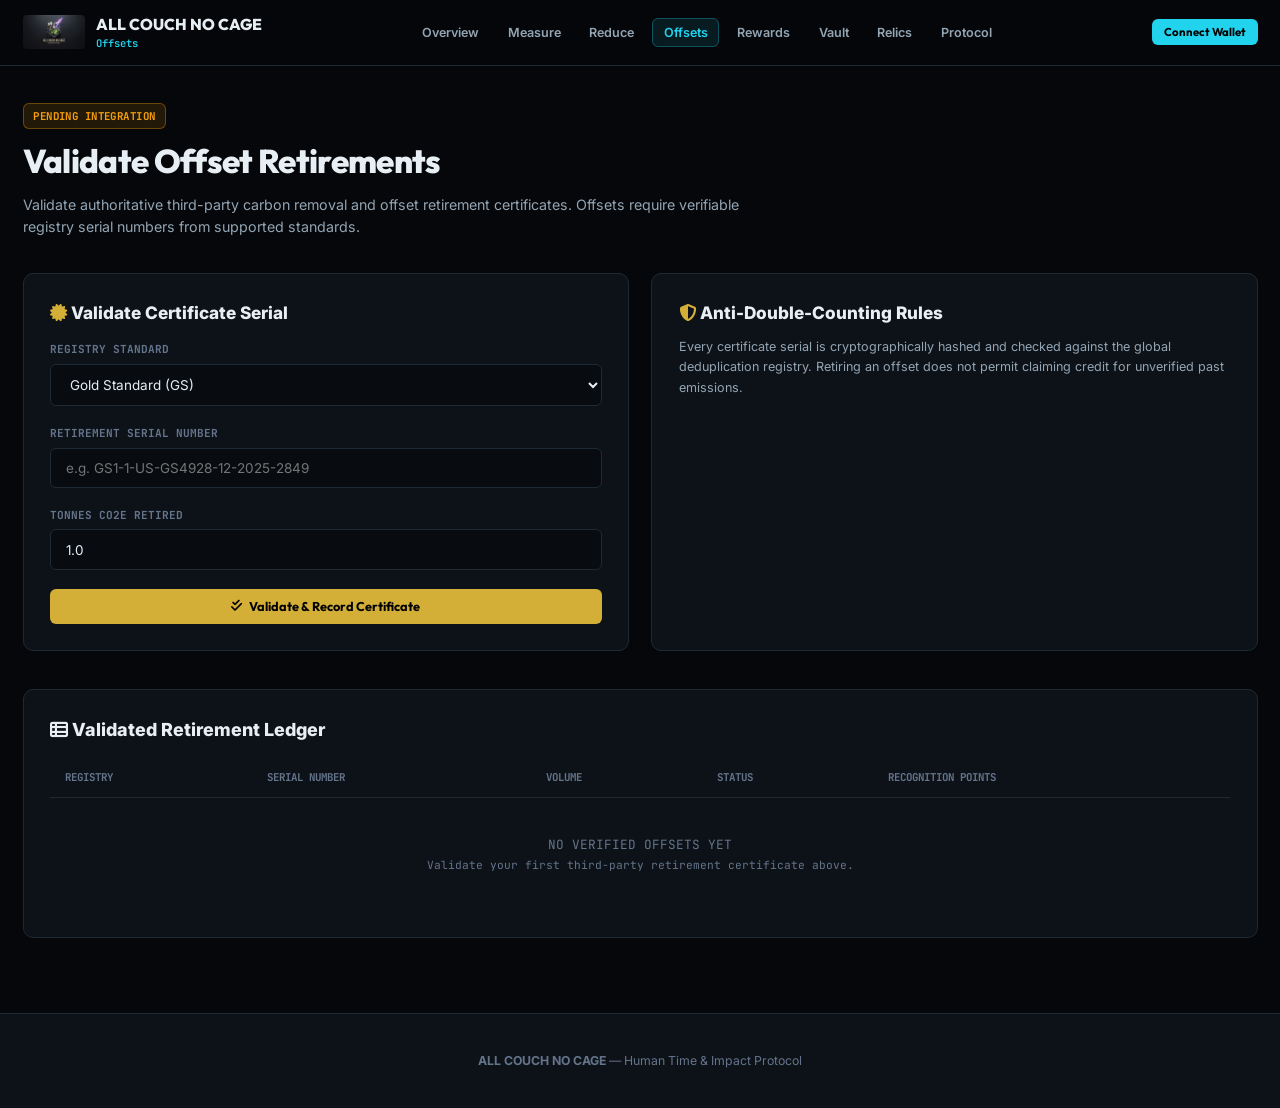
==== apps/web/offsets.html @ 9e86b2d1 "chore: establish evidence-first human time and impact foundation" ====
<!DOCTYPE html>
<html lang="en">
<head>
  <meta charset="UTF-8" />
  <meta name="viewport" content="width=device-width, initial-scale=1.0" />
  <title>Offsets — ALL COUCH NO CAGE</title>
  <meta name="description" content="Validate third-party registry retirement certificates." />
  
  <link rel="preconnect" href="https://fonts.googleapis.com" />
  <link rel="preconnect" href="https://fonts.gstatic.com" crossorigin />
  <link href="https://fonts.googleapis.com/css2?family=Outfit:wght@600;700;800;900&family=Inter:wght@400;500;600;700&family=JetBrains+Mono:wght@400;500;700&display=swap" rel="stylesheet" />
  <link rel="stylesheet" href="https://cdnjs.cloudflare.com/ajax/libs/font-awesome/6.4.0/css/all.min.css" />
  <link rel="stylesheet" href="assets/css/app.css" />
</head>
<body data-page="offsets">

  <div class="ambient-glow glow-gold"></div>

  <header class="header-nav">
    <div class="nav-inner">
      <a href="index.html" class="brand-link">
        <img src="assets/images/official_logo.png" alt="Logo" class="brand-logo" />
        <div>
          <span class="brand-title">ALL COUCH NO CAGE</span>
          <span class="brand-subtitle">Offsets</span>
        </div>
      </a>

      <ul class="nav-menu">
        <li><a href="index.html">Overview</a></li>
        <li><a href="measure.html">Measure</a></li>
        <li><a href="reduce.html">Reduce</a></li>
        <li><a href="offsets.html" class="active">Offsets</a></li>
        <li><a href="rewards.html">Rewards</a></li>
        <li><a href="vault.html">Vault</a></li>
        <li><a href="relics.html">Relics</a></li>
        <li><a href="protocol.html">Protocol</a></li>
      </ul>

      <div>
        <button class="btn btn-primary btn-sm" id="globalWalletBtn">Connect Wallet</button>
      </div>
    </div>
  </header>

  <main class="main-content">
    <div class="page-intro">
      <div style="margin-bottom: 0.5rem;"><span class="badge badge-pending">PENDING INTEGRATION</span></div>
      <h1 class="page-heading">Validate Offset Retirements</h1>
      <p class="page-subtext">
        Validate authoritative third-party carbon removal and offset retirement certificates. Offsets require verifiable registry serial numbers from supported standards.
      </p>
    </div>

    <!-- Offset Form -->
    <div class="grid-2" style="margin-bottom: 2.5rem;">
      <div class="panel">
        <h3 style="font-size: 1.15rem; font-weight: 800; margin-bottom: 1rem;">
          <i class="fa-solid fa-certificate" style="color: var(--status-verified);"></i> Validate Certificate Serial
        </h3>

        <div class="form-group">
          <label class="form-label">Registry Standard</label>
          <select id="offsetRegistrySelect" class="form-control">
            <option value="Gold Standard" selected>Gold Standard (GS)</option>
            <option value="Verra VCS">Verra Verified Carbon Standard (VCS)</option>
            <option value="Puro.earth">Puro.earth (CORC Removal)</option>
            <option value="Climate Action Reserve">Climate Action Reserve (CAR)</option>
            <option value="American Carbon Registry">American Carbon Registry (ACR)</option>
          </select>
        </div>

        <div class="form-group">
          <label class="form-label">Retirement Serial Number</label>
          <input type="text" id="offsetSerialInput" class="form-control" placeholder="e.g. GS1-1-US-GS4928-12-2025-2849" />
        </div>

        <div class="form-group">
          <label class="form-label">Tonnes CO2e Retired</label>
          <input type="number" id="offsetTonnesInput" class="form-control" value="1.0" min="0.1" step="any" />
        </div>

        <button class="btn btn-gold" id="offsetAddBtn" style="width: 100%;">
          <i class="fa-solid fa-check-double"></i> Validate & Record Certificate
        </button>
      </div>

      <div class="panel">
        <h3 style="font-size: 1.15rem; font-weight: 800; margin-bottom: 0.75rem;">
          <i class="fa-solid fa-shield-halved" style="color: var(--status-verified);"></i> Anti-Double-Counting Rules
        </h3>
        <p style="font-size: 0.84rem; color: var(--text-secondary); line-height: 1.6;">
          Every certificate serial is cryptographically hashed and checked against the global deduplication registry. Retiring an offset does not permit claiming credit for unverified past emissions.
        </p>
      </div>
    </div>

    <!-- Offset Ledger Table -->
    <div class="panel">
      <h3 style="font-size: 1.2rem; font-weight: 800; margin-bottom: 1rem;">
        <i class="fa-solid fa-table-list"></i> Validated Retirement Ledger
      </h3>

      <div class="table-responsive">
        <table class="data-table">
          <thead>
            <tr>
              <th>Registry</th>
              <th>Serial Number</th>
              <th>Volume</th>
              <th>Status</th>
              <th>Recognition Points</th>
            </tr>
          </thead>
          <tbody id="offsetTableBody"></tbody>
        </table>
      </div>

      <div id="offsetEmptyNotice" style="text-align: center; padding: 2.5rem; color: var(--text-muted); font-family: var(--font-mono); font-size: 0.85rem;">
        NO VERIFIED OFFSETS YET<br />
        <span style="font-size: 0.75rem;">Validate your first third-party retirement certificate above.</span>
      </div>
    </div>
  </main>

  <footer class="footer">
    <div><strong>ALL COUCH NO CAGE</strong> — Human Time & Impact Protocol</div>
  </footer>

  <script src="assets/js/state.js"></script>
  <script src="assets/js/receipts.js"></script>
  <script src="assets/js/wallet.js"></script>
  <script src="assets/js/app.js"></script>
</body>
</html>
---- apps/web/assets/css/app.css ----
/* ==========================================================================
   ALL COUCH NO CAGE — CANONICAL DESIGN SYSTEM (V4.0)
   Base: #05070A near-black | Surface: #0D1218 graphite | Borders: #1D2A34
   Primary Text: #E7EEF4 cool white | Secondary Text: #93A4B3 steel gray
   Live: #22C55E emerald | Local: #22D3EE cyan | Testnet: #3B82F6 blue
   Demo: #8B5CF6 violet | Pending: #F59E0B amber | No Data: #64748B slate
   Rejected: #EF4444 red | Verified: #D4AF37 restrained gold
   ========================================================================== */

:root {
  --bg-base: #05070a;
  --bg-surface: #0d1218;
  --bg-surface-elevated: #131b24;
  --bg-input: #080c10;
  --border-subtle: #1d2a34;
  --border-focus: #22d3ee;

  --text-primary: #e7eef4;
  --text-secondary: #93a4b3;
  --text-muted: #64748b;

  --status-live: #22c55e;
  --status-local: #22d3ee;
  --status-testnet: #3b82f6;
  --status-demo: #8b5cf6;
  --status-pending: #f59e0b;
  --status-nodata: #64748b;
  --status-rejected: #ef4444;
  --status-verified: #d4af37;

  --font-sans: 'Inter', -apple-system, BlinkMacSystemFont, 'Segoe UI', Roboto, sans-serif;
  --font-display: 'Outfit', sans-serif;
  --font-mono: 'JetBrains Mono', monospace;

  --radius-sm: 6px;
  --radius-md: 10px;
  --radius-lg: 14px;
}

* { box-sizing: border-box; margin: 0; padding: 0; }
html { background-color: var(--bg-base); color: var(--text-primary); font-family: var(--font-sans); font-size: 15px; line-height: 1.5; scroll-behavior: smooth; }
body { min-height: 100vh; display: flex; flex-direction: column; background-color: var(--bg-base); }

/* Ambient lighting */
.ambient-glow { position: fixed; border-radius: 50%; filter: blur(140px); pointer-events: none; z-index: -1; opacity: 0.12; }
.glow-cyan { top: -10%; right: 10%; width: 45vw; height: 45vw; background: radial-gradient(circle, var(--status-local), transparent 70%); }
.glow-gold { bottom: -10%; left: 10%; width: 45vw; height: 45vw; background: radial-gradient(circle, var(--status-verified), transparent 70%); }

/* Institutional Card Panels */
.panel {
  background: var(--bg-surface);
  border: 1px solid var(--border-subtle);
  border-radius: var(--radius-md);
  padding: 1.75rem;
  transition: border-color 0.2s ease, transform 0.2s ease;
}
.panel:hover { border-color: rgba(255, 255, 255, 0.18); }
.panel-elevated { background: var(--bg-surface-elevated); }

/* Standardized Status Indicators */
.badge {
  display: inline-flex;
  align-items: center;
  gap: 0.4rem;
  padding: 0.25rem 0.65rem;
  font-family: var(--font-mono);
  font-size: 0.72rem;
  font-weight: 700;
  border-radius: var(--radius-sm);
  text-transform: uppercase;
  letter-spacing: 0.04em;
  white-space: nowrap;
}

.badge-live { background: rgba(34, 197, 94, 0.12); color: var(--status-live); border: 1px solid rgba(34, 197, 94, 0.35); }
.badge-local { background: rgba(34, 211, 238, 0.12); color: var(--status-local); border: 1px solid rgba(34, 211, 238, 0.35); }
.badge-testnet { background: rgba(59, 130, 246, 0.12); color: var(--status-testnet); border: 1px solid rgba(59, 130, 246, 0.35); }
.badge-demo { background: rgba(139, 92, 246, 0.12); color: var(--status-demo); border: 1px solid rgba(139, 92, 246, 0.35); }
.badge-pending { background: rgba(245, 158, 11, 0.12); color: var(--status-pending); border: 1px solid rgba(245, 158, 11, 0.35); }
.badge-nodata { background: rgba(100, 116, 139, 0.12); color: var(--status-nodata); border: 1px solid rgba(100, 116, 139, 0.35); }
.badge-rejected { background: rgba(239, 68, 68, 0.12); color: var(--status-rejected); border: 1px solid rgba(239, 68, 68, 0.35); }
.badge-verified { background: rgba(212, 175, 55, 0.15); color: var(--status-verified); border: 1px solid rgba(212, 175, 55, 0.45); }

/* Navigation */
.header-nav {
  position: sticky;
  top: 0;
  z-index: 100;
  background: rgba(5, 7, 10, 0.94);
  backdrop-filter: blur(16px);
  border-bottom: 1px solid var(--border-subtle);
}
.nav-inner {
  max-width: 1280px;
  margin: 0 auto;
  padding: 0.85rem 1.5rem;
  display: flex;
  align-items: center;
  justify-content: space-between;
}
.brand-link { display: flex; align-items: center; gap: 0.75rem; text-decoration: none; color: var(--text-primary); }
.brand-logo { height: 34px; width: auto; border-radius: 4px; }
.brand-title { font-family: var(--font-display); font-weight: 800; font-size: 1.05rem; }
.brand-subtitle { font-size: 0.7rem; color: var(--status-local); display: block; font-weight: 600; font-family: var(--font-mono); }

.nav-menu { display: flex; gap: 0.5rem; list-style: none; align-items: center; flex-wrap: wrap; }
.nav-menu a {
  color: var(--text-secondary);
  text-decoration: none;
  font-size: 0.84rem;
  font-weight: 600;
  padding: 0.4rem 0.7rem;
  border-radius: var(--radius-sm);
  transition: all 0.15s ease;
}
.nav-menu a:hover { color: var(--text-primary); background: rgba(255, 255, 255, 0.04); }
.nav-menu a.active { color: var(--status-local); background: rgba(34, 211, 238, 0.1); border: 1px solid rgba(34, 211, 238, 0.3); }

/* Buttons */
.btn {
  display: inline-flex;
  align-items: center;
  justify-content: center;
  gap: 0.5rem;
  font-family: var(--font-display);
  font-weight: 700;
  font-size: 0.85rem;
  padding: 0.65rem 1.25rem;
  border-radius: var(--radius-sm);
  border: none;
  cursor: pointer;
  text-decoration: none;
  transition: all 0.15s ease;
}
.btn-primary { background: var(--status-local); color: #000; }
.btn-primary:hover { background: #67e8f9; transform: translateY(-1px); }
.btn-gold { background: var(--status-verified); color: #000; }
.btn-gold:hover { background: #eab308; transform: translateY(-1px); }
.btn-secondary { background: rgba(255, 255, 255, 0.06); border: 1px solid var(--border-subtle); color: var(--text-primary); }
.btn-secondary:hover { background: rgba(255, 255, 255, 0.12); border-color: rgba(255, 255, 255, 0.25); }
.btn-sm { padding: 0.4rem 0.8rem; font-size: 0.76rem; }
.btn-lg { padding: 0.85rem 1.75rem; font-size: 0.95rem; }

/* Layout & Typography */
.main-content { max-width: 1280px; margin: 0 auto; padding: 2.5rem 1.5rem 5rem; flex: 1; width: 100%; }
.page-intro { margin-bottom: 2.25rem; }
.page-heading { font-family: var(--font-display); font-size: 2.2rem; font-weight: 800; letter-spacing: -0.02em; margin-bottom: 0.5rem; }
.page-subtext { color: var(--text-secondary); font-size: 0.95rem; max-width: 760px; line-height: 1.6; }

/* Hero Assessment Section */
.hero-card {
  background: var(--bg-surface);
  border: 1px solid var(--border-subtle);
  border-radius: var(--radius-lg);
  padding: 2.5rem;
  margin-bottom: 2.5rem;
}

/* Grids */
.grid-2 { display: grid; grid-template-columns: repeat(auto-fit, minmax(320px, 1fr)); gap: 1.5rem; }
.grid-3 { display: grid; grid-template-columns: repeat(auto-fit, minmax(280px, 1fr)); gap: 1.5rem; }
.grid-4 { display: grid; grid-template-columns: repeat(auto-fit, minmax(220px, 1fr)); gap: 1.25rem; }

/* Form Elements */
.form-group { margin-bottom: 1.25rem; }
.form-label { display: block; font-family: var(--font-mono); font-size: 0.74rem; font-weight: 700; color: var(--text-muted); text-transform: uppercase; margin-bottom: 0.4rem; }
.form-control {
  width: 100%;
  background: var(--bg-input);
  border: 1px solid var(--border-subtle);
  color: var(--text-primary);
  padding: 0.75rem 1rem;
  border-radius: var(--radius-sm);
  font-family: var(--font-sans);
  font-size: 0.9rem;
  outline: none;
  transition: border-color 0.15s ease;
}
.form-control:focus { border-color: var(--status-local); }

/* Tables */
.table-responsive { overflow-x: auto; }
.data-table { width: 100%; border-collapse: collapse; font-family: var(--font-mono); font-size: 0.82rem; }
.data-table th { text-align: left; padding: 0.75rem 1rem; color: var(--text-muted); border-bottom: 1px solid var(--border-subtle); text-transform: uppercase; font-size: 0.72rem; }
.data-table td { padding: 0.85rem 1rem; border-bottom: 1px solid rgba(255, 255, 255, 0.04); color: var(--text-primary); }
.data-table tr:hover td { background: rgba(255, 255, 255, 0.02); }

/* Evidence Hash & Fingerprint */
.evidence-hash {
  display: inline-flex;
  align-items: center;
  gap: 0.4rem;
  background: #000;
  border: 1px solid var(--border-subtle);
  padding: 0.35rem 0.65rem;
  border-radius: var(--radius-sm);
  font-family: var(--font-mono);
  font-size: 0.72rem;
  color: var(--status-local);
}

/* Tabs */
.tabs-bar { display: flex; gap: 0.5rem; border-bottom: 1px solid var(--border-subtle); margin-bottom: 1.75rem; overflow-x: auto; }
.tab-link {
  background: none;
  border: none;
  color: var(--text-secondary);
  font-family: var(--font-mono);
  font-size: 0.82rem;
  font-weight: 700;
  padding: 0.65rem 1.1rem;
  border-radius: var(--radius-sm) var(--radius-sm) 0 0;
  cursor: pointer;
}
.tab-link:hover { color: var(--text-primary); background: rgba(255, 255, 255, 0.04); }
.tab-link.active { color: var(--status-local); border-bottom: 2px solid var(--status-local); background: rgba(34, 211, 238, 0.08); }
.tab-content { display: none; }
.tab-content.active { display: block; }

/* Footer */
.footer {
  border-top: 1px solid var(--border-subtle);
  padding: 2.5rem 1.5rem;
  text-align: center;
  background: var(--bg-surface);
  font-size: 0.82rem;
  color: var(--text-muted);
}
.footer a { color: var(--text-secondary); text-decoration: none; }
.footer a:hover { color: var(--status-local); }
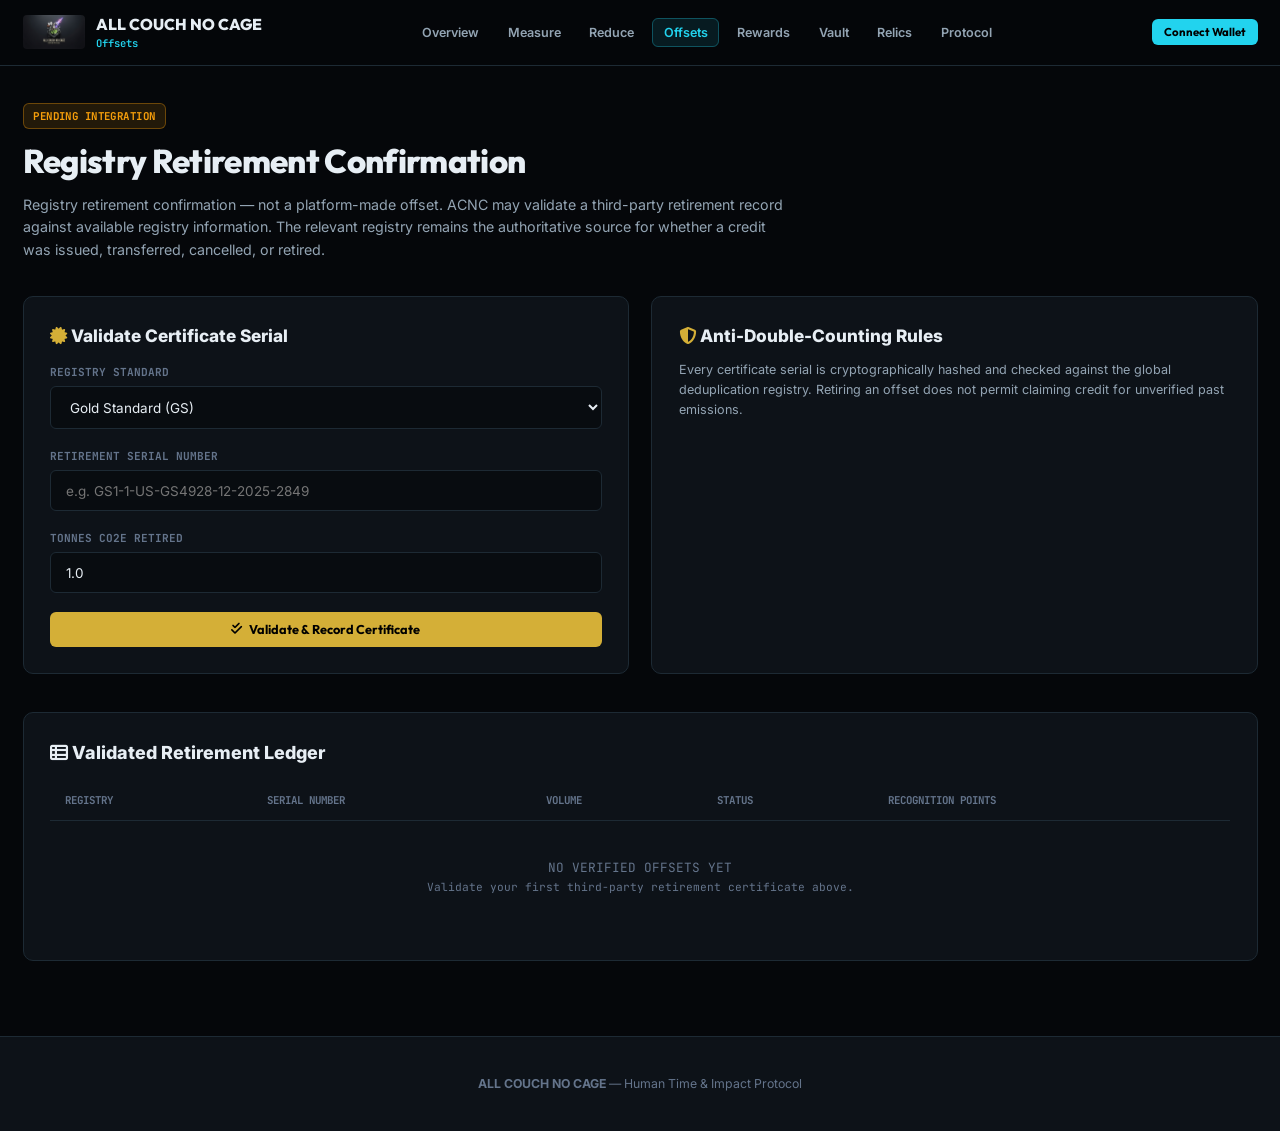
==== commit e47d9ac7: "fix(ci): add rust test workflow, fix pages enablement, soften claims, add video assets, and update p" ====
--- a/apps/web/offsets.html
+++ b/apps/web/offsets.html
@@ -46,9 +46,9 @@
   <main class="main-content">
     <div class="page-intro">
       <div style="margin-bottom: 0.5rem;"><span class="badge badge-pending">PENDING INTEGRATION</span></div>
-      <h1 class="page-heading">Validate Offset Retirements</h1>
+      <h1 class="page-heading">Registry Retirement Confirmation</h1>
       <p class="page-subtext">
-        Validate authoritative third-party carbon removal and offset retirement certificates. Offsets require verifiable registry serial numbers from supported standards.
+        Registry retirement confirmation — not a platform-made offset. ACNC may validate a third-party retirement record against available registry information. The relevant registry remains the authoritative source for whether a credit was issued, transferred, cancelled, or retired.
       </p>
     </div>
 
